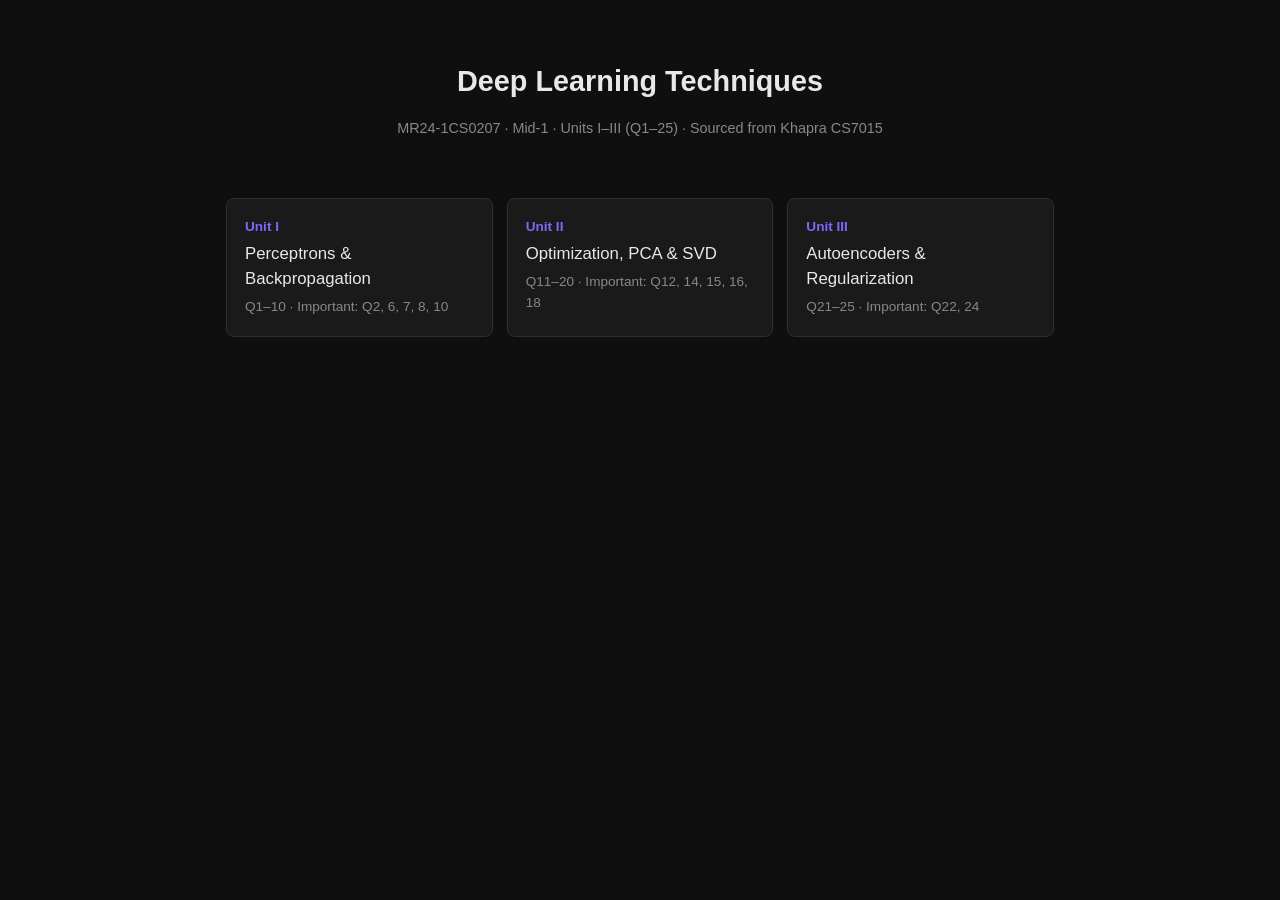
==== index.html @ 6678652e "initial commit" ====
<!DOCTYPE html>
<html lang="en">
<head>
<meta charset="UTF-8">
<meta name="viewport" content="width=device-width, initial-scale=1.0">
<title>Deep Learning Techniques — Study Notes</title>
<link rel="stylesheet" href="styles.css">
</head>
<body>
<div class="page-wrapper">
  <header class="site-header">
    <h1>Deep Learning Techniques</h1>
    <p class="text-muted">MR24-1CS0207 · Mid-1 · Units I–III (Q1–25) · Sourced from Khapra CS7015</p>
  </header>
  <div class="unit-grid">
    <a class="unit-card" href="unit1.html">
      <span class="unit-num">Unit I</span>
      <span class="unit-title">Perceptrons &amp; Backpropagation</span>
      <span class="unit-desc">Q1–10 · Important: Q2, 6, 7, 8, 10</span>
    </a>
    <a class="unit-card" href="unit2.html">
      <span class="unit-num">Unit II</span>
      <span class="unit-title">Optimization, PCA &amp; SVD</span>
      <span class="unit-desc">Q11–20 · Important: Q12, 14, 15, 16, 18</span>
    </a>
    <a class="unit-card" href="unit3.html">
      <span class="unit-num">Unit III</span>
      <span class="unit-title">Autoencoders &amp; Regularization</span>
      <span class="unit-desc">Q21–25 · Important: Q22, 24</span>
    </a>
  </div>
</div>
</body>
</html>
---- styles.css ----
:root {
  --bg: #0f0f0f;
  --surface: #1a1a1a;
  --surface2: #242424;
  --border: #2e2e2e;
  --accent: #7c6af7;
  --accent-hover: #9b8cff;
  --text: #e8e8e8;
  --text-muted: #888;
  --text-dim: #555;
  --success: #4ade80;
  --warning: #fbbf24;
  --important: #fb7185;
  --radius: 8px;
  --tab-height: 40px;
}

* { box-sizing: border-box; }

body {
  margin: 0;
  background: var(--bg);
  color: var(--text);
  font-family: -apple-system, BlinkMacSystemFont, "Segoe UI", Roboto, Helvetica, Arial, sans-serif;
  line-height: 1.5;
}

.page-wrapper { max-width: 860px; margin: 0 auto; padding: 20px 16px 60px; }

/* Header (index page) */
.site-header { text-align: center; padding: 40px 0 20px; }
.site-header h1 { font-size: 1.8em; margin: 0 0 6px; }
.text-muted { color: var(--text-muted); font-size: 0.9em; }

/* Unit grid (index page) */
.unit-grid {
  display: grid;
  grid-template-columns: repeat(auto-fit, minmax(220px, 1fr));
  gap: 14px;
  margin-top: 24px;
}
.unit-card {
  display: block;
  background: var(--surface);
  border: 1px solid var(--border);
  border-radius: var(--radius);
  padding: 18px;
  text-decoration: none;
  color: var(--text);
  transition: border-color 0.15s, transform 0.15s;
}
.unit-card:hover { border-color: var(--accent); transform: translateY(-2px); }
.unit-num { display: block; color: var(--accent); font-weight: 600; font-size: 0.85em; margin-bottom: 4px; }
.unit-title { display: block; font-size: 1.05em; }
.unit-desc { display: block; color: var(--text-muted); font-size: 0.85em; margin-top: 6px; }

/* Unit nav bar */
.unit-nav {
  display: flex;
  align-items: center;
  justify-content: space-between;
  flex-wrap: wrap;
  gap: 10px;
  padding: 12px 0;
  border-bottom: 1px solid var(--border);
  margin-bottom: 16px;
  position: sticky;
  top: 0;
  background: var(--bg);
  z-index: 10;
}
.unit-nav a {
  color: var(--accent);
  text-decoration: none;
  border: 1px solid var(--border);
  padding: 6px 12px;
  border-radius: 999px;
  font-size: 0.85em;
  white-space: nowrap;
}
.unit-nav a:hover { border-color: var(--accent); color: var(--accent-hover); }
.nav-title { font-weight: 600; font-size: 1.05em; order: -1; width: 100%; text-align: center; margin-bottom: 4px; }
@media (min-width: 640px) {
  .nav-title { order: 0; width: auto; margin-bottom: 0; }
}

/* Tabs */
.tabs {
  display: flex;
  flex-wrap: wrap;
  gap: 6px;
  margin-bottom: 18px;
  position: sticky;
  top: 58px;
  background: var(--bg);
  padding: 8px 0;
  z-index: 9;
}
.tab-btn {
  background: var(--surface);
  color: var(--text-muted);
  border: 1px solid var(--border);
  border-radius: 6px;
  padding: 6px 11px;
  font-size: 0.82em;
  cursor: pointer;
}
.tab-btn.important { border-color: var(--important); color: var(--important); }
.tab-btn.active {
  background: var(--accent);
  color: #fff;
  border-color: var(--accent);
}
.tab-btn.important.active { background: var(--important); border-color: var(--important); }

.tab-content { display: none; }
.tab-content.active { display: block; }

/* Question block */
.question-block {
  background: var(--surface);
  border: 1px solid var(--border);
  border-radius: var(--radius);
  padding: 20px;
}
.q-title { font-size: 1.15em; margin: 0 0 6px; line-height: 1.4; }
.q-tag {
  display: inline-block;
  font-size: 0.72em;
  padding: 2px 8px;
  border-radius: 999px;
  margin-bottom: 12px;
  font-weight: 600;
}
.q-tag.important { background: rgba(251,113,133,0.15); color: var(--important); }
.q-tag.skeleton { background: rgba(136,136,136,0.15); color: var(--text-muted); }
.answer-body { line-height: 1.75; }
.answer-body p { margin: 0 0 12px; }
.answer-body ul, .answer-body ol { margin: 0 0 12px; padding-left: 22px; }
.answer-body li { margin-bottom: 6px; }
.answer-body h3 { font-size: 1em; color: var(--accent-hover); margin: 18px 0 8px; }
.answer-body strong, .term { color: var(--accent-hover); }
.answer-body .formula {
  background: var(--surface2);
  border: 1px solid var(--border);
  border-radius: 6px;
  padding: 10px 14px;
  margin: 10px 0;
  font-family: "Cambria Math", Georgia, serif;
  overflow-x: auto;
}

.source-note {
  font-size: 0.78em;
  color: var(--text-dim);
  margin-top: 16px;
  padding-top: 10px;
  border-top: 1px dashed var(--border);
}

/* SVG */
.svg-wrap { text-align: center; margin: 14px 0; overflow-x: auto; }
.svg-wrap svg { max-width: 100%; height: auto; }

/* Code blocks */
pre {
  background: var(--surface2);
  border: 1px solid var(--border);
  border-radius: 6px;
  padding: 12px 14px;
  overflow-x: auto;
  font-size: 0.85em;
}
code {
  font-family: "SF Mono", Consolas, Monaco, monospace;
  background: var(--surface2);
  padding: 1px 5px;
  border-radius: 4px;
}
pre code { background: none; padding: 0; }

table {
  width: 100%;
  border-collapse: collapse;
  margin: 12px 0;
  font-size: 0.9em;
}
th, td {
  border: 1px solid var(--border);
  padding: 6px 10px;
  text-align: left;
}
th { background: var(--surface2); color: var(--accent-hover); }
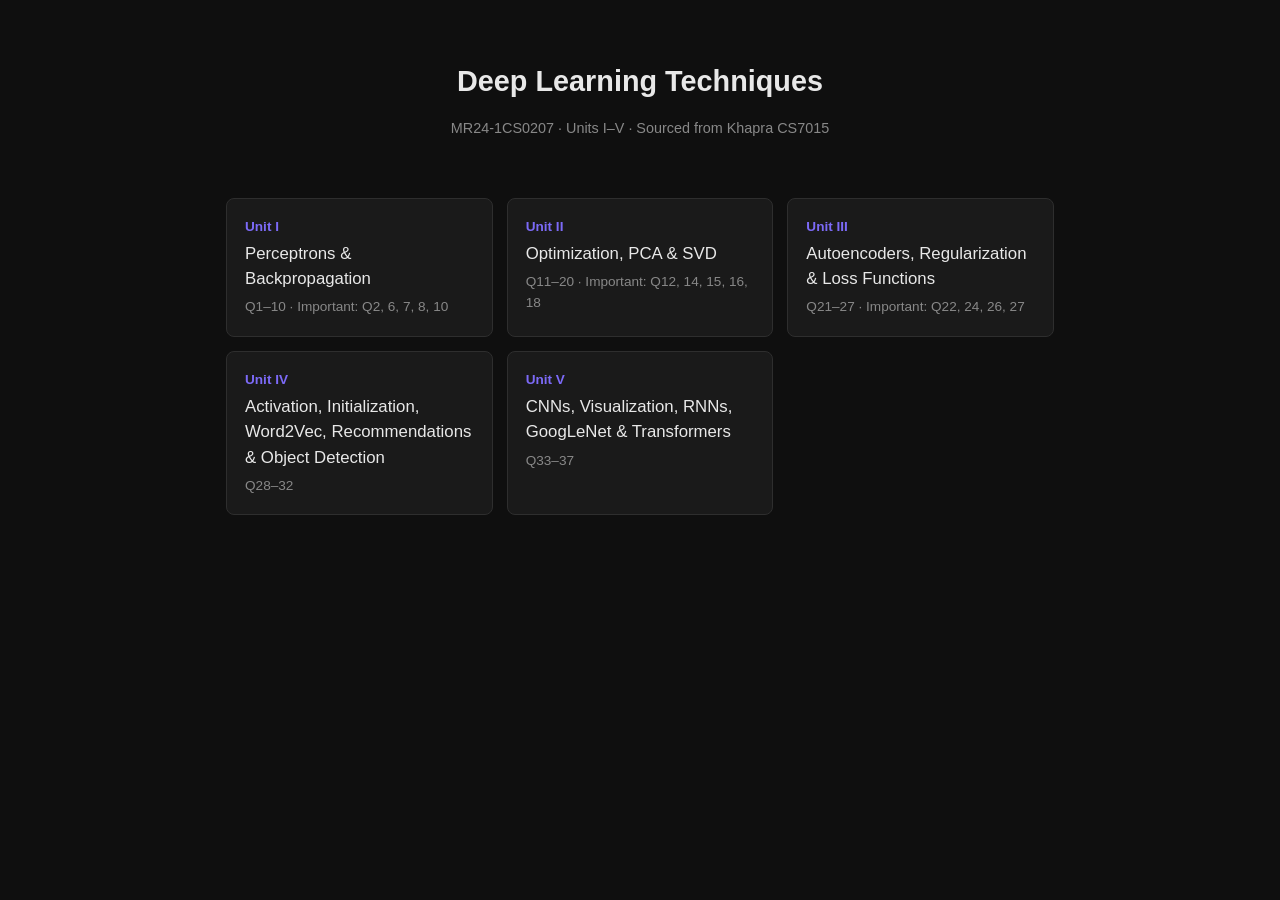
==== commit 5affb5f6: "4,5" ====
--- a/index.html
+++ b/index.html
@@ -10,7 +10,7 @@
 <div class="page-wrapper">
   <header class="site-header">
     <h1>Deep Learning Techniques</h1>
-    <p class="text-muted">MR24-1CS0207 · Mid-1 · Units I–III (Q1–25) · Sourced from Khapra CS7015</p>
+    <p class="text-muted">MR24-1CS0207 · Units I–V · Sourced from Khapra CS7015</p>
   </header>
   <div class="unit-grid">
     <a class="unit-card" href="unit1.html">
@@ -25,8 +25,18 @@
     </a>
     <a class="unit-card" href="unit3.html">
       <span class="unit-num">Unit III</span>
-      <span class="unit-title">Autoencoders &amp; Regularization</span>
-      <span class="unit-desc">Q21–25 · Important: Q22, 24</span>
+      <span class="unit-title">Autoencoders, Regularization &amp; Loss Functions</span>
+      <span class="unit-desc">Q21–27 · Important: Q22, 24, 26, 27</span>
+    </a>
+    <a class="unit-card" href="unit4.html">
+      <span class="unit-num">Unit IV</span>
+      <span class="unit-title">Activation, Initialization, Word2Vec, Recommendations &amp; Object Detection</span>
+      <span class="unit-desc">Q28–32</span>
+    </a>
+    <a class="unit-card" href="unit5.html">
+      <span class="unit-num">Unit V</span>
+      <span class="unit-title">CNNs, Visualization, RNNs, GoogLeNet &amp; Transformers</span>
+      <span class="unit-desc">Q33–37</span>
     </a>
   </div>
 </div>
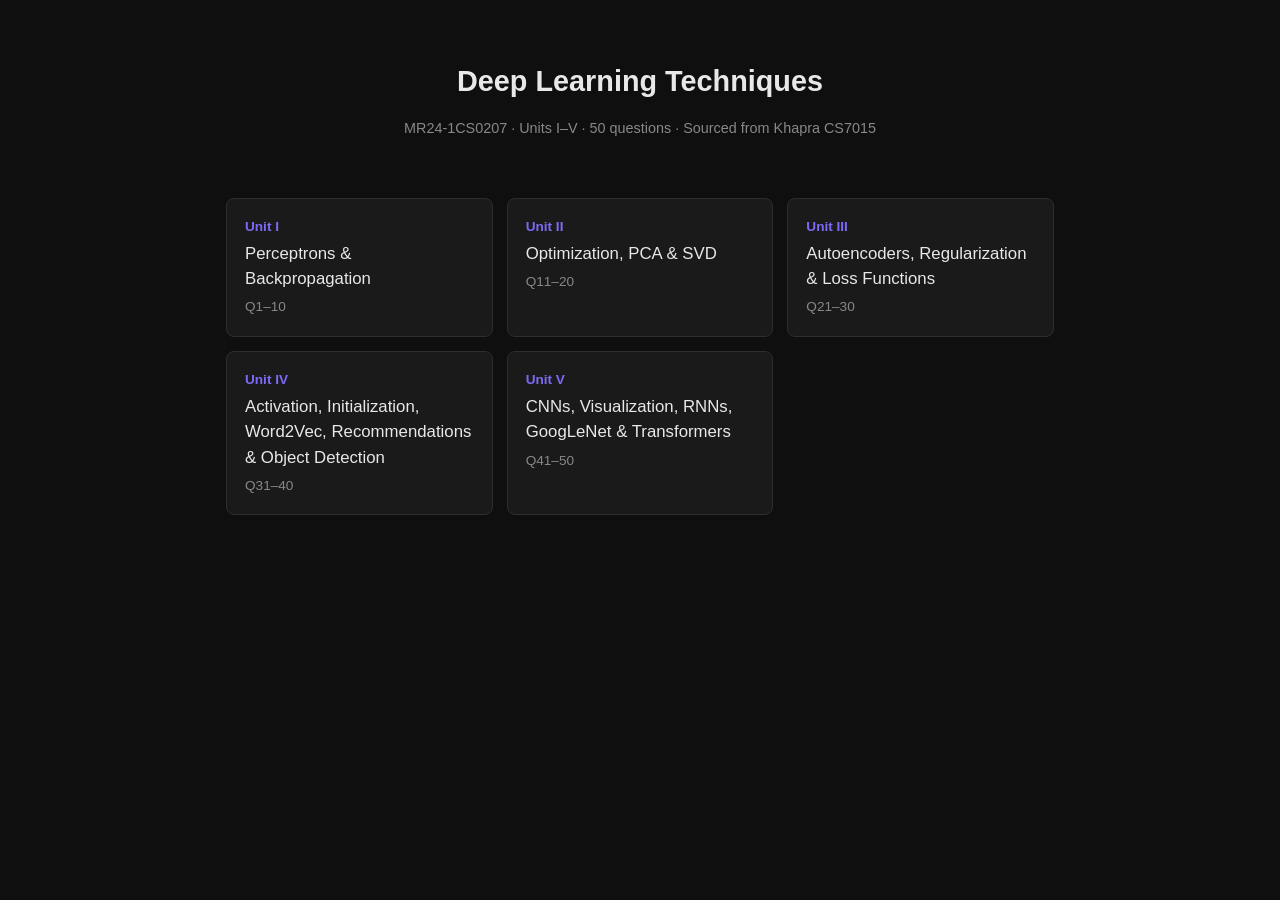
==== commit 412e4dae: "dl notes final" ====
--- a/index.html
+++ b/index.html
@@ -10,33 +10,33 @@
 <div class="page-wrapper">
   <header class="site-header">
     <h1>Deep Learning Techniques</h1>
-    <p class="text-muted">MR24-1CS0207 · Units I–V · Sourced from Khapra CS7015</p>
+    <p class="text-muted">MR24-1CS0207 · Units I–V · 50 questions · Sourced from Khapra CS7015</p>
   </header>
   <div class="unit-grid">
     <a class="unit-card" href="unit1.html">
       <span class="unit-num">Unit I</span>
       <span class="unit-title">Perceptrons &amp; Backpropagation</span>
-      <span class="unit-desc">Q1–10 · Important: Q2, 6, 7, 8, 10</span>
+      <span class="unit-desc">Q1–10</span>
     </a>
     <a class="unit-card" href="unit2.html">
       <span class="unit-num">Unit II</span>
       <span class="unit-title">Optimization, PCA &amp; SVD</span>
-      <span class="unit-desc">Q11–20 · Important: Q12, 14, 15, 16, 18</span>
+      <span class="unit-desc">Q11–20</span>
     </a>
     <a class="unit-card" href="unit3.html">
       <span class="unit-num">Unit III</span>
       <span class="unit-title">Autoencoders, Regularization &amp; Loss Functions</span>
-      <span class="unit-desc">Q21–27 · Important: Q22, 24, 26, 27</span>
+      <span class="unit-desc">Q21–30</span>
     </a>
     <a class="unit-card" href="unit4.html">
       <span class="unit-num">Unit IV</span>
       <span class="unit-title">Activation, Initialization, Word2Vec, Recommendations &amp; Object Detection</span>
-      <span class="unit-desc">Q28–32</span>
+      <span class="unit-desc">Q31–40</span>
     </a>
     <a class="unit-card" href="unit5.html">
       <span class="unit-num">Unit V</span>
       <span class="unit-title">CNNs, Visualization, RNNs, GoogLeNet &amp; Transformers</span>
-      <span class="unit-desc">Q33–37</span>
+      <span class="unit-desc">Q41–50</span>
     </a>
   </div>
 </div>
--- a/styles.css
+++ b/styles.css
@@ -105,13 +105,11 @@
   font-size: 0.82em;
   cursor: pointer;
 }
-.tab-btn.important { border-color: var(--important); color: var(--important); }
 .tab-btn.active {
   background: var(--accent);
   color: #fff;
   border-color: var(--accent);
 }
-.tab-btn.important.active { background: var(--important); border-color: var(--important); }
 
 .tab-content { display: none; }
 .tab-content.active { display: block; }
@@ -124,16 +122,6 @@
   padding: 20px;
 }
 .q-title { font-size: 1.15em; margin: 0 0 6px; line-height: 1.4; }
-.q-tag {
-  display: inline-block;
-  font-size: 0.72em;
-  padding: 2px 8px;
-  border-radius: 999px;
-  margin-bottom: 12px;
-  font-weight: 600;
-}
-.q-tag.important { background: rgba(251,113,133,0.15); color: var(--important); }
-.q-tag.skeleton { background: rgba(136,136,136,0.15); color: var(--text-muted); }
 .answer-body { line-height: 1.75; }
 .answer-body p { margin: 0 0 12px; }
 .answer-body ul, .answer-body ol { margin: 0 0 12px; padding-left: 22px; }
@@ -191,3 +179,23 @@
   text-align: left;
 }
 th { background: var(--surface2); color: var(--accent-hover); }
+
+/* ── Question done-marker ── */
+.q-header { display: flex; align-items: flex-start; gap: 12px; }
+.q-check {
+  position: relative;
+  width: 22px; height: 22px; border-radius: 50%;
+  border: 2px solid var(--border); background: transparent;
+  cursor: pointer; flex-shrink: 0; margin-top: 4px;
+  transition: border-color 0.18s, background 0.18s;
+}
+.q-check:hover { border-color: var(--accent); }
+.question-block.q-done .q-check { background: var(--accent); border-color: var(--accent); }
+.question-block.q-done .q-check::after {
+  content: '✓'; color: #fff; font-size: 12px; font-weight: 700;
+  position: absolute; top: 50%; left: 50%; transform: translate(-50%, -50%);
+}
+.question-block.q-done .q-title {
+  color: var(--text-muted); text-decoration: line-through; text-decoration-color: var(--text-dim);
+}
+.tab-btn.done::after { content: ' ✓'; color: var(--success); font-size: 0.72em; vertical-align: middle; }
